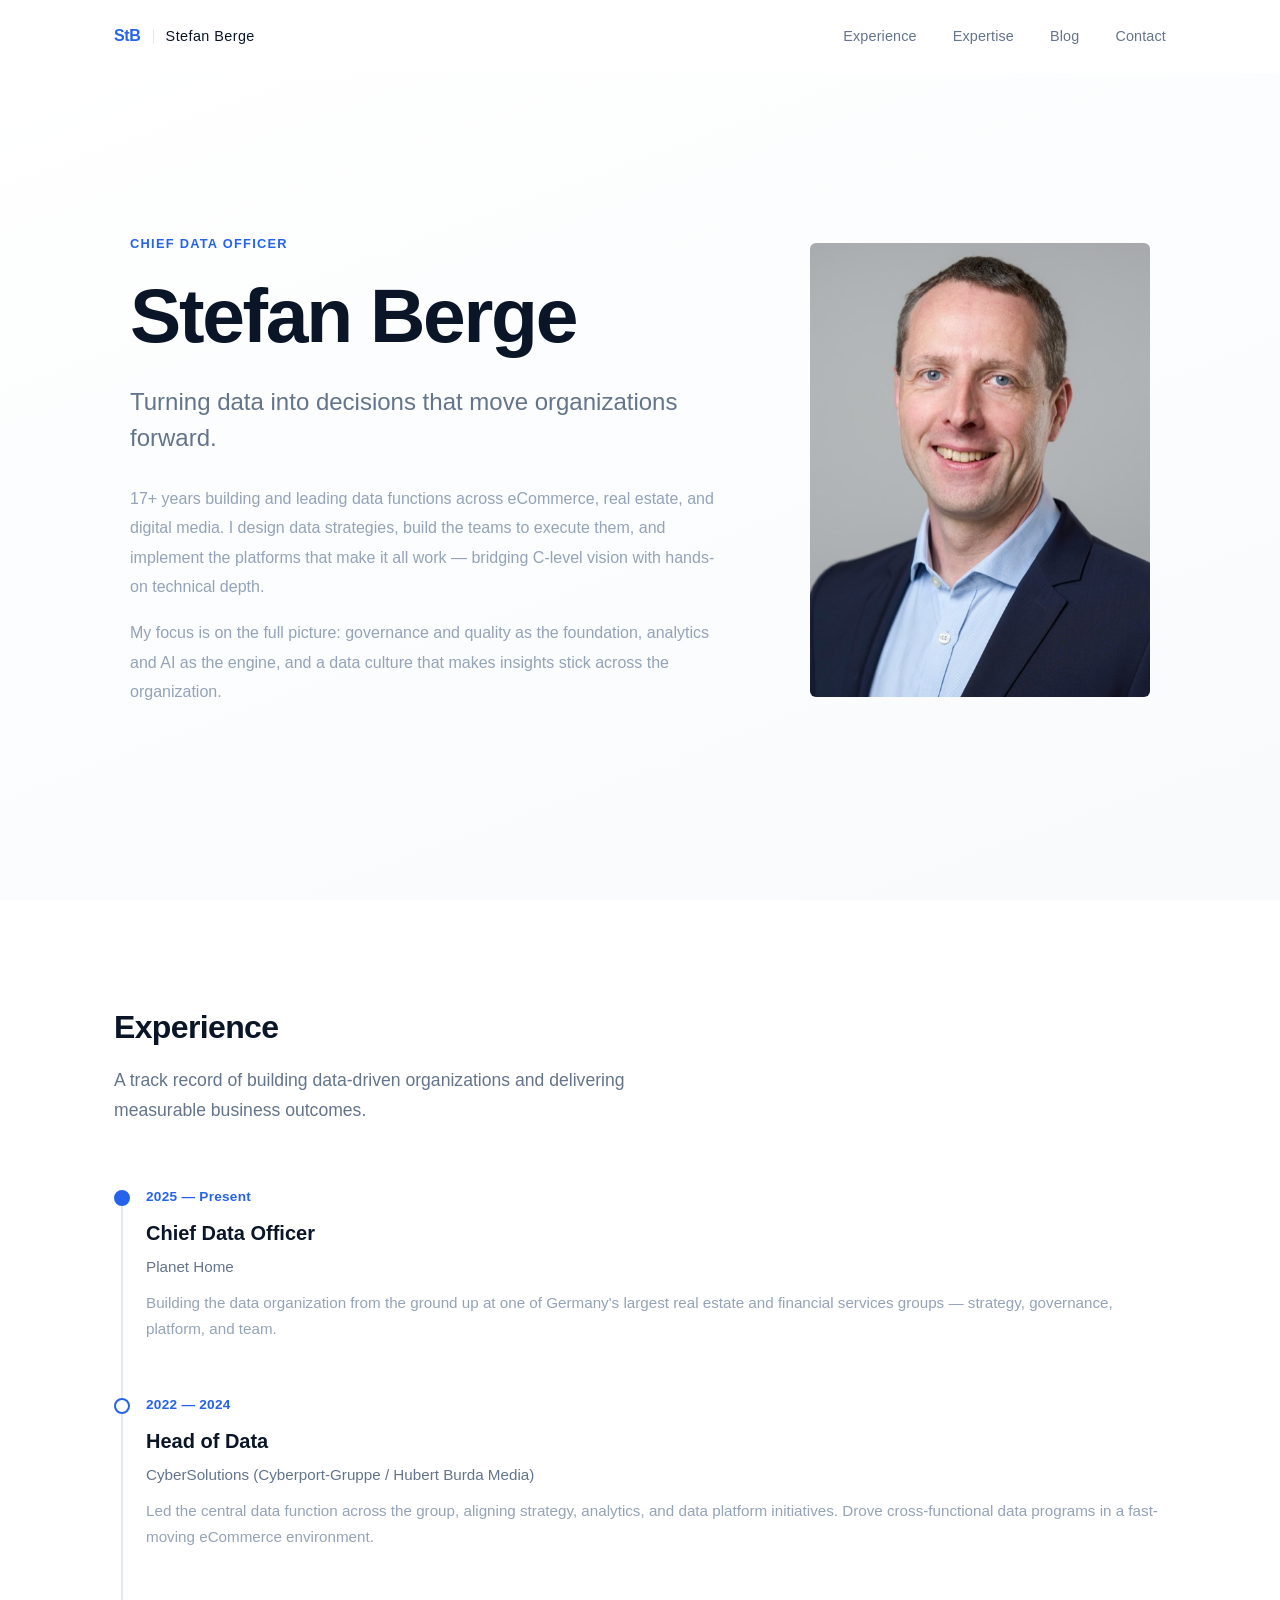
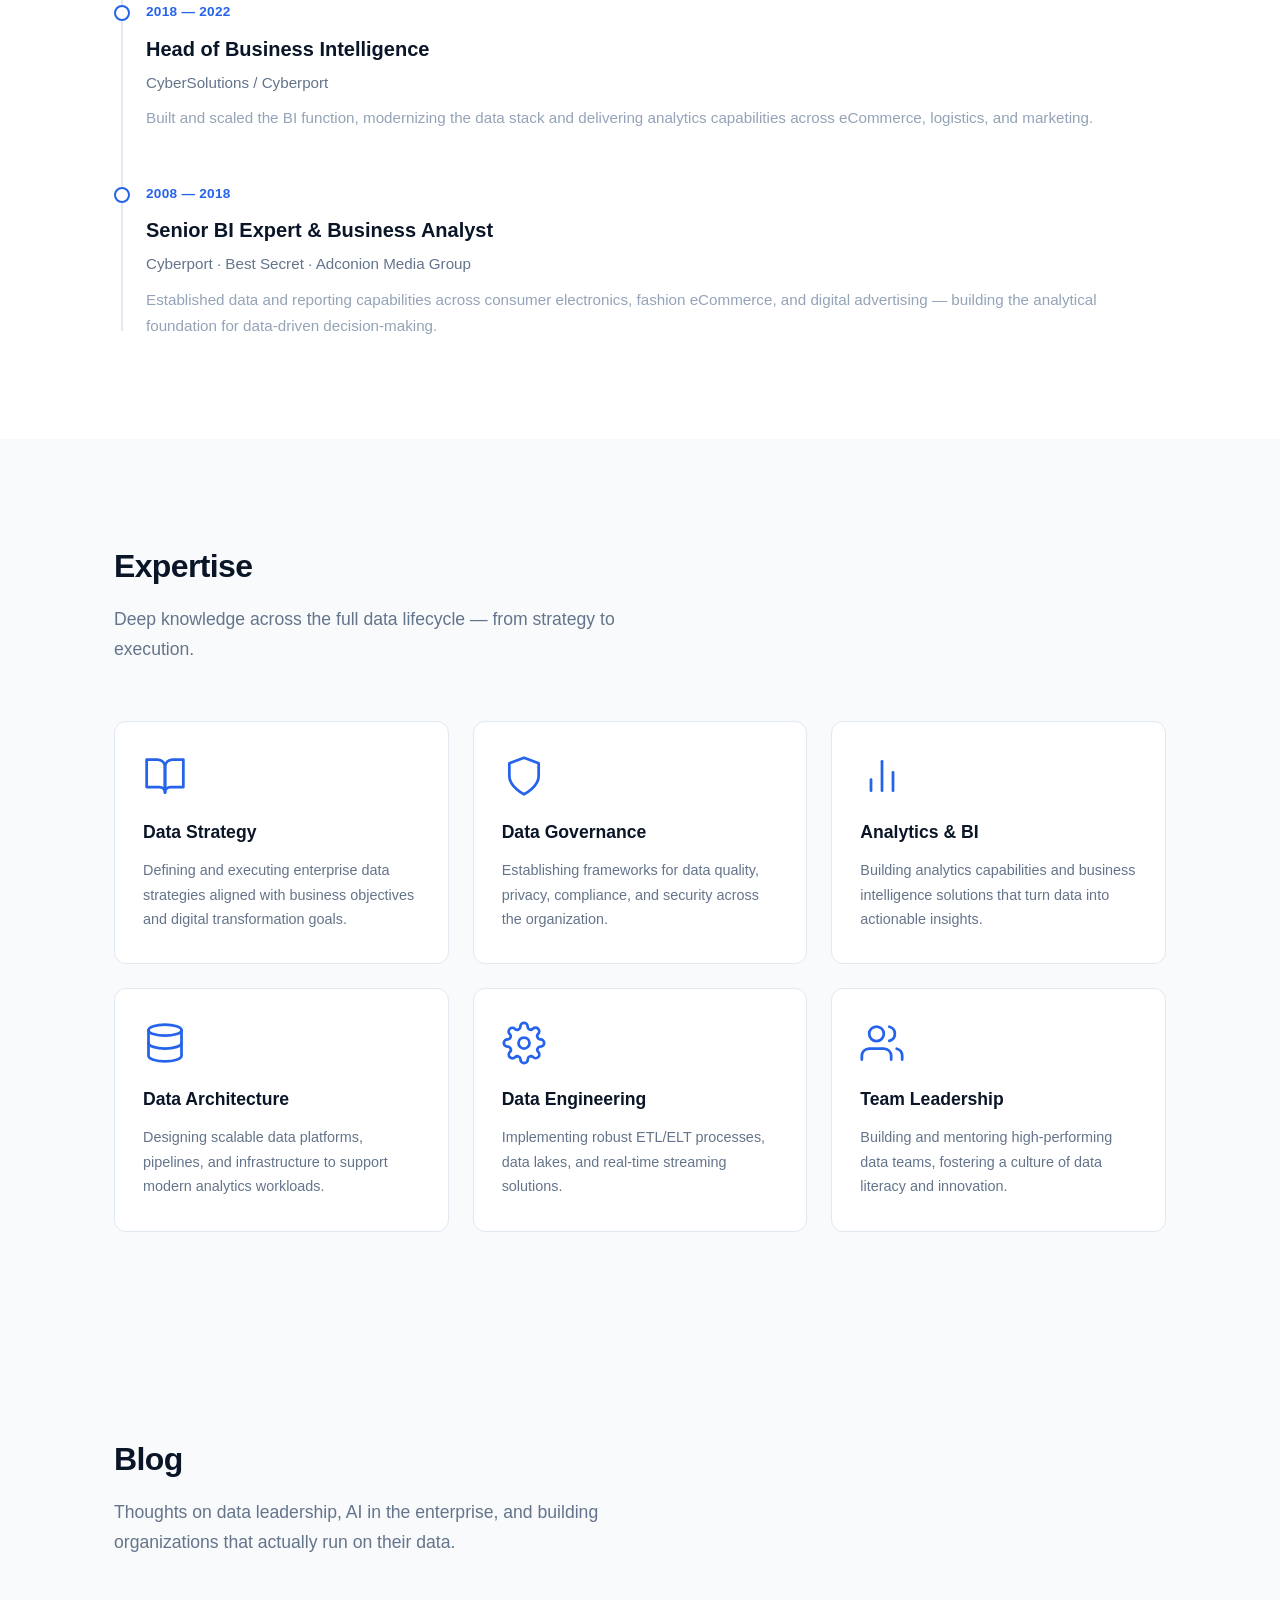
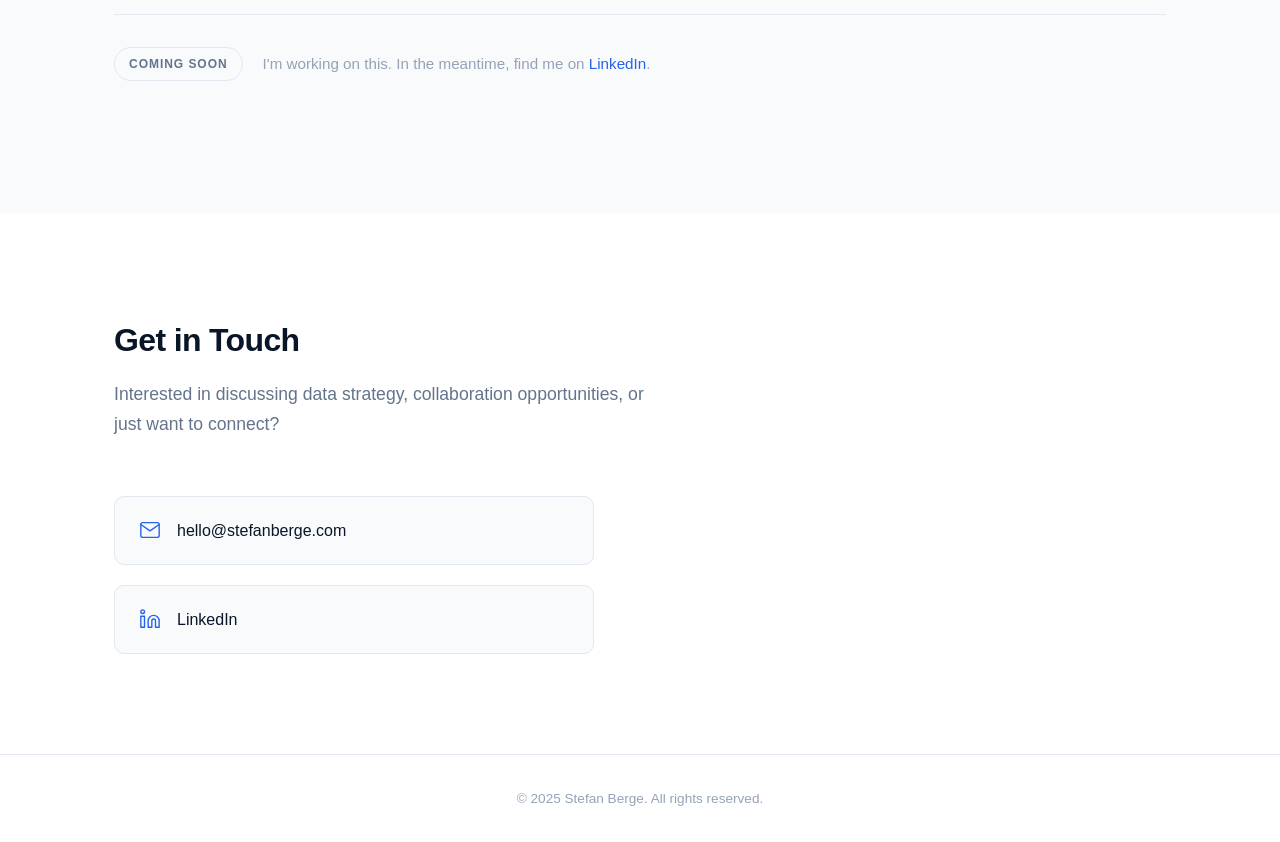
==== index.html @ 41da5010 "Initial commit — Stefan Berge personal website Clean, minimal personal portfolio site with: - Hero s" ====
<!DOCTYPE html>
<html lang="en">
<head>
    <meta charset="UTF-8">
    <meta name="viewport" content="width=device-width, initial-scale=1.0">
    <title>Stefan Berge — Chief Data Officer</title>
    <meta name="description" content="Stefan Berge — Chief Data Officer and Data Expert. Driving data strategy, governance, and analytics to unlock business value.">
    <link rel="stylesheet" href="style.css">
</head>
<body>

    <!-- Navigation -->
    <nav class="nav" id="nav">
        <div class="nav-container">
            <a href="#hero" class="nav-logo">
                <span class="nav-logo-initials">StB</span>
                <span class="nav-logo-sep"></span>
                <span class="nav-logo-name">Stefan Berge</span>
            </a>
            <ul class="nav-links">
                <li><a href="#experience">Experience</a></li>
                <li><a href="#expertise">Expertise</a></li>
                <li><a href="#blog">Blog</a></li>
                <li><a href="#contact">Contact</a></li>
            </ul>
            <button class="nav-toggle" aria-label="Toggle navigation">
                <span></span>
                <span></span>
                <span></span>
            </button>
        </div>
    </nav>

    <!-- Hero Section -->
    <section class="hero" id="hero">
        <div class="container">
            <div class="hero-inner">
                <div class="hero-text">
                    <p class="hero-label">Chief Data Officer</p>
                    <h1 class="hero-name">Stefan Berge</h1>
                    <p class="hero-tagline">Turning data into decisions that move organizations forward.</p>
                    <p class="hero-summary">17+ years building and leading data functions across eCommerce, real estate, and digital media. I design data strategies, build the teams to execute them, and implement the platforms that make it all work — bridging C-level vision with hands-on technical depth.</p>
                    <p class="hero-summary">My focus is on the full picture: governance and quality as the foundation, analytics and AI as the engine, and a data culture that makes insights stick across the organization.</p>
                </div>
                <div class="hero-photo">
                    <img src="assets/profile.jpg" alt="Stefan Berge" class="hero-portrait" />
                </div>
            </div>
        </div>
    </section>

    <!-- Experience Section -->
    <section class="section" id="experience">
        <div class="container">
            <h2 class="section-title">Experience</h2>
            <p class="section-intro">A track record of building data-driven organizations and delivering measurable business outcomes.</p>

            <div class="timeline">
                <div class="timeline-item">
                    <div class="timeline-marker"></div>
                    <div class="timeline-content">
                        <span class="timeline-date">2025 — Present</span>
                        <h3>Chief Data Officer</h3>
                        <p class="timeline-company">Planet Home</p>
                        <p>Building the data organization from the ground up at one of Germany's largest real estate and financial services groups — strategy, governance, platform, and team.</p>
                    </div>
                </div>
                <div class="timeline-item">
                    <div class="timeline-marker"></div>
                    <div class="timeline-content">
                        <span class="timeline-date">2022 — 2024</span>
                        <h3>Head of Data</h3>
                        <p class="timeline-company">CyberSolutions (Cyberport-Gruppe / Hubert Burda Media)</p>
                        <p>Led the central data function across the group, aligning strategy, analytics, and data platform initiatives. Drove cross-functional data programs in a fast-moving eCommerce environment.</p>
                    </div>
                </div>
                <div class="timeline-item">
                    <div class="timeline-marker"></div>
                    <div class="timeline-content">
                        <span class="timeline-date">2018 — 2022</span>
                        <h3>Head of Business Intelligence</h3>
                        <p class="timeline-company">CyberSolutions / Cyberport</p>
                        <p>Built and scaled the BI function, modernizing the data stack and delivering analytics capabilities across eCommerce, logistics, and marketing.</p>
                    </div>
                </div>
                <div class="timeline-item">
                    <div class="timeline-marker"></div>
                    <div class="timeline-content">
                        <span class="timeline-date">2008 — 2018</span>
                        <h3>Senior BI Expert &amp; Business Analyst</h3>
                        <p class="timeline-company">Cyberport · Best Secret · Adconion Media Group</p>
                        <p>Established data and reporting capabilities across consumer electronics, fashion eCommerce, and digital advertising — building the analytical foundation for data-driven decision-making.</p>
                    </div>
                </div>
            </div>
        </div>
    </section>

    <!-- Expertise Section -->
    <section class="section section-alt" id="expertise">
        <div class="container">
            <h2 class="section-title">Expertise</h2>
            <p class="section-intro">Deep knowledge across the full data lifecycle — from strategy to execution.</p>

            <div class="expertise-grid">
                <div class="expertise-card">
                    <div class="expertise-icon">
                        <svg viewBox="0 0 24 24" fill="none" stroke="currentColor" stroke-width="1.5" stroke-linecap="round" stroke-linejoin="round"><path d="M2 3h6a4 4 0 0 1 4 4v14a3 3 0 0 0-3-3H2z"/><path d="M22 3h-6a4 4 0 0 0-4 4v14a3 3 0 0 1 3-3h7z"/></svg>
                    </div>
                    <h3>Data Strategy</h3>
                    <p>Defining and executing enterprise data strategies aligned with business objectives and digital transformation goals.</p>
                </div>
                <div class="expertise-card">
                    <div class="expertise-icon">
                        <svg viewBox="0 0 24 24" fill="none" stroke="currentColor" stroke-width="1.5" stroke-linecap="round" stroke-linejoin="round"><path d="M12 22s8-4 8-10V5l-8-3-8 3v7c0 6 8 10 8 10z"/></svg>
                    </div>
                    <h3>Data Governance</h3>
                    <p>Establishing frameworks for data quality, privacy, compliance, and security across the organization.</p>
                </div>
                <div class="expertise-card">
                    <div class="expertise-icon">
                        <svg viewBox="0 0 24 24" fill="none" stroke="currentColor" stroke-width="1.5" stroke-linecap="round" stroke-linejoin="round"><line x1="18" y1="20" x2="18" y2="10"/><line x1="12" y1="20" x2="12" y2="4"/><line x1="6" y1="20" x2="6" y2="14"/></svg>
                    </div>
                    <h3>Analytics &amp; BI</h3>
                    <p>Building analytics capabilities and business intelligence solutions that turn data into actionable insights.</p>
                </div>
                <div class="expertise-card">
                    <div class="expertise-icon">
                        <svg viewBox="0 0 24 24" fill="none" stroke="currentColor" stroke-width="1.5" stroke-linecap="round" stroke-linejoin="round"><ellipse cx="12" cy="5" rx="9" ry="3"/><path d="M21 12c0 1.66-4 3-9 3s-9-1.34-9-3"/><path d="M3 5v14c0 1.66 4 3 9 3s9-1.34 9-3V5"/></svg>
                    </div>
                    <h3>Data Architecture</h3>
                    <p>Designing scalable data platforms, pipelines, and infrastructure to support modern analytics workloads.</p>
                </div>
                <div class="expertise-card">
                    <div class="expertise-icon">
                        <svg viewBox="0 0 24 24" fill="none" stroke="currentColor" stroke-width="1.5" stroke-linecap="round" stroke-linejoin="round"><circle cx="12" cy="12" r="3"/><path d="M19.4 15a1.65 1.65 0 0 0 .33 1.82l.06.06a2 2 0 0 1-2.83 2.83l-.06-.06a1.65 1.65 0 0 0-1.82-.33 1.65 1.65 0 0 0-1 1.51V21a2 2 0 0 1-4 0v-.09A1.65 1.65 0 0 0 9 19.4a1.65 1.65 0 0 0-1.82.33l-.06.06a2 2 0 0 1-2.83-2.83l.06-.06A1.65 1.65 0 0 0 4.68 15a1.65 1.65 0 0 0-1.51-1H3a2 2 0 0 1 0-4h.09A1.65 1.65 0 0 0 4.6 9a1.65 1.65 0 0 0-.33-1.82l-.06-.06a2 2 0 0 1 2.83-2.83l.06.06A1.65 1.65 0 0 0 9 4.68a1.65 1.65 0 0 0 1-1.51V3a2 2 0 0 1 4 0v.09a1.65 1.65 0 0 0 1 1.51 1.65 1.65 0 0 0 1.82-.33l.06-.06a2 2 0 0 1 2.83 2.83l-.06.06A1.65 1.65 0 0 0 19.4 9a1.65 1.65 0 0 0 1.51 1H21a2 2 0 0 1 0 4h-.09a1.65 1.65 0 0 0-1.51 1z"/></svg>
                    </div>
                    <h3>Data Engineering</h3>
                    <p>Implementing robust ETL/ELT processes, data lakes, and real-time streaming solutions.</p>
                </div>
                <div class="expertise-card">
                    <div class="expertise-icon">
                        <svg viewBox="0 0 24 24" fill="none" stroke="currentColor" stroke-width="1.5" stroke-linecap="round" stroke-linejoin="round"><path d="M17 21v-2a4 4 0 0 0-4-4H5a4 4 0 0 0-4 4v2"/><circle cx="9" cy="7" r="4"/><path d="M23 21v-2a4 4 0 0 0-3-3.87"/><path d="M16 3.13a4 4 0 0 1 0 7.75"/></svg>
                    </div>
                    <h3>Team Leadership</h3>
                    <p>Building and mentoring high-performing data teams, fostering a culture of data literacy and innovation.</p>
                </div>
            </div>
        </div>
    </section>

    <!-- Blog Section -->
    <section class="section section-alt" id="blog">
        <div class="container">
            <h2 class="section-title">Blog</h2>
            <p class="section-intro">Thoughts on data leadership, AI in the enterprise, and building organizations that actually run on their data.</p>
            <div class="blog-soon">
                <span class="blog-soon-badge">Coming soon</span>
                <p class="blog-soon-text">I'm working on this. In the meantime, find me on <a href="https://linkedin.com/in/" target="_blank" rel="noopener noreferrer">LinkedIn</a>.</p>
            </div>
        </div>
    </section>

    <!-- Contact Section -->
    <section class="section" id="contact">
        <div class="container">
            <h2 class="section-title">Get in Touch</h2>
            <p class="section-intro">Interested in discussing data strategy, collaboration opportunities, or just want to connect?</p>

            <div class="contact-content">
                <div class="contact-links">
                    <a href="mailto:hello@stefanberge.com" class="contact-item">
                        <svg viewBox="0 0 24 24" fill="none" stroke="currentColor" stroke-width="1.5" stroke-linecap="round" stroke-linejoin="round"><path d="M4 4h16c1.1 0 2 .9 2 2v12c0 1.1-.9 2-2 2H4c-1.1 0-2-.9-2-2V6c0-1.1.9-2 2-2z"/><polyline points="22,6 12,13 2,6"/></svg>
                        <span>hello@stefanberge.com</span>
                    </a>
                    <a href="https://linkedin.com/in/" class="contact-item" target="_blank" rel="noopener noreferrer">
                        <svg viewBox="0 0 24 24" fill="none" stroke="currentColor" stroke-width="1.5" stroke-linecap="round" stroke-linejoin="round"><path d="M16 8a6 6 0 0 1 6 6v7h-4v-7a2 2 0 0 0-2-2 2 2 0 0 0-2 2v7h-4v-7a6 6 0 0 1 6-6z"/><rect x="2" y="9" width="4" height="12"/><circle cx="4" cy="4" r="2"/></svg>
                        <span>LinkedIn</span>
                    </a>
                </div>
            </div>
        </div>
    </section>

    <!-- Footer -->
    <footer class="footer">
        <div class="container">
            <p>&copy; 2025 Stefan Berge. All rights reserved.</p>
        </div>
    </footer>

    <script src="script.js"></script>
</body>
</html>
---- style.css ----
/* ============================================
   Stefan Berge — Personal Website
   Clean & Minimal | Navy/Blue Palette
   ============================================ */

/* --- Variables --- */
:root {
    --navy: #0a1628;
    --navy-light: #132240;
    --blue: #2563eb;
    --blue-light: #3b82f6;
    --blue-muted: #1e40af;
    --slate: #64748b;
    --slate-light: #94a3b8;
    --gray-50: #f8fafc;
    --gray-100: #f1f5f9;
    --gray-200: #e2e8f0;
    --white: #ffffff;
    --font-sans: 'Inter', -apple-system, BlinkMacSystemFont, 'Segoe UI', Roboto, sans-serif;
    --font-mono: 'JetBrains Mono', 'Fira Code', monospace;
    --max-width: 1100px;
    --transition: 0.3s ease;
}

/* --- Reset & Base --- */
*,
*::before,
*::after {
    margin: 0;
    padding: 0;
    box-sizing: border-box;
}

html {
    scroll-behavior: smooth;
    scroll-padding-top: 80px;
}

body {
    font-family: var(--font-sans);
    color: var(--navy);
    background: var(--white);
    line-height: 1.7;
    font-size: 16px;
    -webkit-font-smoothing: antialiased;
}

a {
    color: inherit;
    text-decoration: none;
}

img {
    max-width: 100%;
    display: block;
}

/* --- Container --- */
.container {
    max-width: var(--max-width);
    margin: 0 auto;
    padding: 0 24px;
}

/* --- Navigation --- */
.nav {
    position: fixed;
    top: 0;
    left: 0;
    right: 0;
    z-index: 1000;
    background: rgba(255, 255, 255, 0.95);
    backdrop-filter: blur(10px);
    border-bottom: 1px solid transparent;
    transition: border-color var(--transition);
}

.nav.scrolled {
    border-bottom-color: var(--gray-200);
}

.nav-container {
    max-width: var(--max-width);
    margin: 0 auto;
    padding: 0 24px;
    display: flex;
    align-items: center;
    justify-content: space-between;
    height: 72px;
}

.nav-logo {
    display: inline-flex;
    align-items: center;
    gap: 12px;
    text-decoration: none;
}

.nav-logo-initials {
    font-size: 1rem;
    font-weight: 800;
    color: var(--blue);
    letter-spacing: -0.02em;
    line-height: 1;
}

.nav-logo-sep {
    display: block;
    width: 1px;
    height: 15px;
    background: var(--gray-200);
    flex-shrink: 0;
}

.nav-logo-name {
    font-size: 0.9rem;
    font-weight: 400;
    color: var(--navy);
    letter-spacing: 0.03em;
    line-height: 1;
}

.nav-links {
    display: flex;
    list-style: none;
    gap: 36px;
}

.nav-links a {
    font-size: 0.9rem;
    font-weight: 500;
    color: var(--slate);
    transition: color var(--transition);
    letter-spacing: 0.01em;
}

.nav-links a:hover {
    color: var(--navy);
}

.nav-toggle {
    display: none;
    flex-direction: column;
    gap: 5px;
    background: none;
    border: none;
    cursor: pointer;
    padding: 4px;
}

.nav-toggle span {
    display: block;
    width: 24px;
    height: 2px;
    background: var(--navy);
    transition: all var(--transition);
}

/* --- Hero --- */
.hero {
    min-height: 100vh;
    display: flex;
    align-items: center;
    padding: 140px 0 100px;
    background: linear-gradient(160deg, var(--white) 0%, var(--gray-50) 100%);
}

.hero-inner {
    display: grid;
    grid-template-columns: 1fr 340px;
    gap: 80px;
    align-items: center;
}

.hero-photo {
    flex-shrink: 0;
}

.hero-portrait {
    width: 100%;
    display: block;
    border-radius: 6px;
    filter: grayscale(8%);
}

.hero-label {
    font-size: 0.8rem;
    font-weight: 600;
    color: var(--blue);
    letter-spacing: 0.1em;
    text-transform: uppercase;
    margin-bottom: 20px;
}

.hero-name {
    font-size: clamp(2.75rem, 6vw, 5rem);
    font-weight: 800;
    color: var(--navy);
    line-height: 1.05;
    letter-spacing: -0.03em;
    margin-bottom: 28px;
}

.hero-tagline {
    font-size: clamp(1.15rem, 2.5vw, 1.5rem);
    font-weight: 500;
    color: var(--slate);
    max-width: 600px;
    line-height: 1.5;
    margin-bottom: 28px;
}

.hero-summary {
    font-size: 1rem;
    color: var(--slate-light);
    max-width: 600px;
    line-height: 1.85;
    margin-bottom: 16px;
}

.hero-summary:last-child {
    margin-bottom: 0;
}

/* --- Sections --- */
.section {
    padding: 100px 0;
}

.section-alt {
    background: var(--gray-50);
}

.section-title {
    font-size: 2rem;
    font-weight: 700;
    color: var(--navy);
    margin-bottom: 12px;
    letter-spacing: -0.02em;
}

.section-intro {
    font-size: 1.1rem;
    color: var(--slate);
    max-width: 560px;
    margin-bottom: 56px;
    line-height: 1.7;
}

/* --- Timeline --- */
.timeline {
    position: relative;
    padding-left: 32px;
}

.timeline::before {
    content: '';
    position: absolute;
    left: 7px;
    top: 8px;
    bottom: 8px;
    width: 2px;
    background: var(--gray-200);
}

.timeline-item {
    position: relative;
    margin-bottom: 48px;
}

.timeline-item:last-child {
    margin-bottom: 0;
}

.timeline-marker {
    position: absolute;
    left: -32px;
    top: 8px;
    width: 16px;
    height: 16px;
    border-radius: 50%;
    background: var(--white);
    border: 2px solid var(--blue);
}

.timeline-item:first-child .timeline-marker {
    background: var(--blue);
}

.timeline-date {
    display: inline-block;
    font-size: 0.85rem;
    font-weight: 600;
    color: var(--blue);
    margin-bottom: 8px;
    letter-spacing: 0.02em;
}

.timeline-content h3 {
    font-size: 1.25rem;
    font-weight: 700;
    color: var(--navy);
    margin-bottom: 4px;
}

.timeline-company {
    font-size: 0.95rem;
    font-weight: 500;
    color: var(--slate);
    margin-bottom: 10px;
}

.timeline-content p:last-child {
    font-size: 0.95rem;
    color: var(--slate-light);
    line-height: 1.7;
}

/* --- Expertise Grid --- */
.expertise-grid {
    display: grid;
    grid-template-columns: repeat(3, 1fr);
    gap: 24px;
}

.expertise-card {
    background: var(--white);
    padding: 32px 28px;
    border-radius: 12px;
    border: 1px solid var(--gray-200);
    transition: all var(--transition);
}

.expertise-card:hover {
    transform: translateY(-3px);
    box-shadow: 0 8px 24px rgba(10, 22, 40, 0.08);
    border-color: transparent;
}

.expertise-icon {
    width: 44px;
    height: 44px;
    margin-bottom: 20px;
    color: var(--blue);
}

.expertise-icon svg {
    width: 100%;
    height: 100%;
}

.expertise-card h3 {
    font-size: 1.1rem;
    font-weight: 700;
    color: var(--navy);
    margin-bottom: 10px;
}

.expertise-card p {
    font-size: 0.9rem;
    color: var(--slate);
    line-height: 1.7;
}

/* --- Contact --- */
.contact-content {
    max-width: 480px;
}

.contact-links {
    display: flex;
    flex-direction: column;
    gap: 20px;
}

.contact-item {
    display: flex;
    align-items: center;
    gap: 16px;
    padding: 20px 24px;
    background: var(--gray-50);
    border-radius: 10px;
    border: 1px solid var(--gray-200);
    transition: all var(--transition);
    font-weight: 500;
    color: var(--navy);
}

.contact-item:hover {
    background: var(--white);
    border-color: var(--blue);
    transform: translateX(4px);
}

.contact-item svg {
    width: 22px;
    height: 22px;
    flex-shrink: 0;
    color: var(--blue);
}

/* --- Blog Placeholder --- */
.blog-soon {
    display: flex;
    align-items: center;
    gap: 20px;
    padding: 32px 0;
    border-top: 1px solid var(--gray-200);
}

.blog-soon-badge {
    display: inline-block;
    font-size: 0.75rem;
    font-weight: 600;
    letter-spacing: 0.08em;
    text-transform: uppercase;
    color: var(--slate);
    border: 1px solid var(--gray-200);
    border-radius: 20px;
    padding: 6px 14px;
    white-space: nowrap;
}

.blog-soon-text {
    font-size: 0.95rem;
    color: var(--slate-light);
}

.blog-soon-text a {
    color: var(--blue);
    font-weight: 500;
    transition: color var(--transition);
}

.blog-soon-text a:hover {
    color: var(--blue-muted);
}

/* --- Footer --- */
.footer {
    padding: 32px 0;
    border-top: 1px solid var(--gray-200);
    text-align: center;
}

.footer p {
    font-size: 0.85rem;
    color: var(--slate-light);
}

/* --- Animations --- */
.fade-in {
    opacity: 0;
    transform: translateY(20px);
    transition: opacity 0.6s ease, transform 0.6s ease;
}

.fade-in.visible {
    opacity: 1;
    transform: translateY(0);
}

/* --- Responsive --- */
@media (max-width: 768px) {
    .nav-links {
        display: none;
        position: absolute;
        top: 72px;
        left: 0;
        right: 0;
        background: var(--white);
        flex-direction: column;
        padding: 24px;
        gap: 20px;
        border-bottom: 1px solid var(--gray-200);
    }

    .nav-links.open {
        display: flex;
    }

    .nav-toggle {
        display: flex;
    }

    .nav-toggle.active span:nth-child(1) {
        transform: rotate(45deg) translate(5px, 5px);
    }

    .nav-toggle.active span:nth-child(2) {
        opacity: 0;
    }

    .nav-toggle.active span:nth-child(3) {
        transform: rotate(-45deg) translate(5px, -5px);
    }

    .hero {
        min-height: auto;
        padding: 120px 0 60px;
    }

    .hero-inner {
        grid-template-columns: 1fr;
        gap: 40px;
    }

    .hero-photo {
        order: -1;
        max-width: 160px;
    }

    .section {
        padding: 72px 0;
    }

    .expertise-grid {
        grid-template-columns: 1fr;
        gap: 16px;
    }

    .blog-soon {
        flex-direction: column;
        align-items: flex-start;
        gap: 12px;
    }
}

@media (max-width: 480px) {
    .hero-name {
        font-size: 2.25rem;
    }

    .section-title {
        font-size: 1.6rem;
    }
}
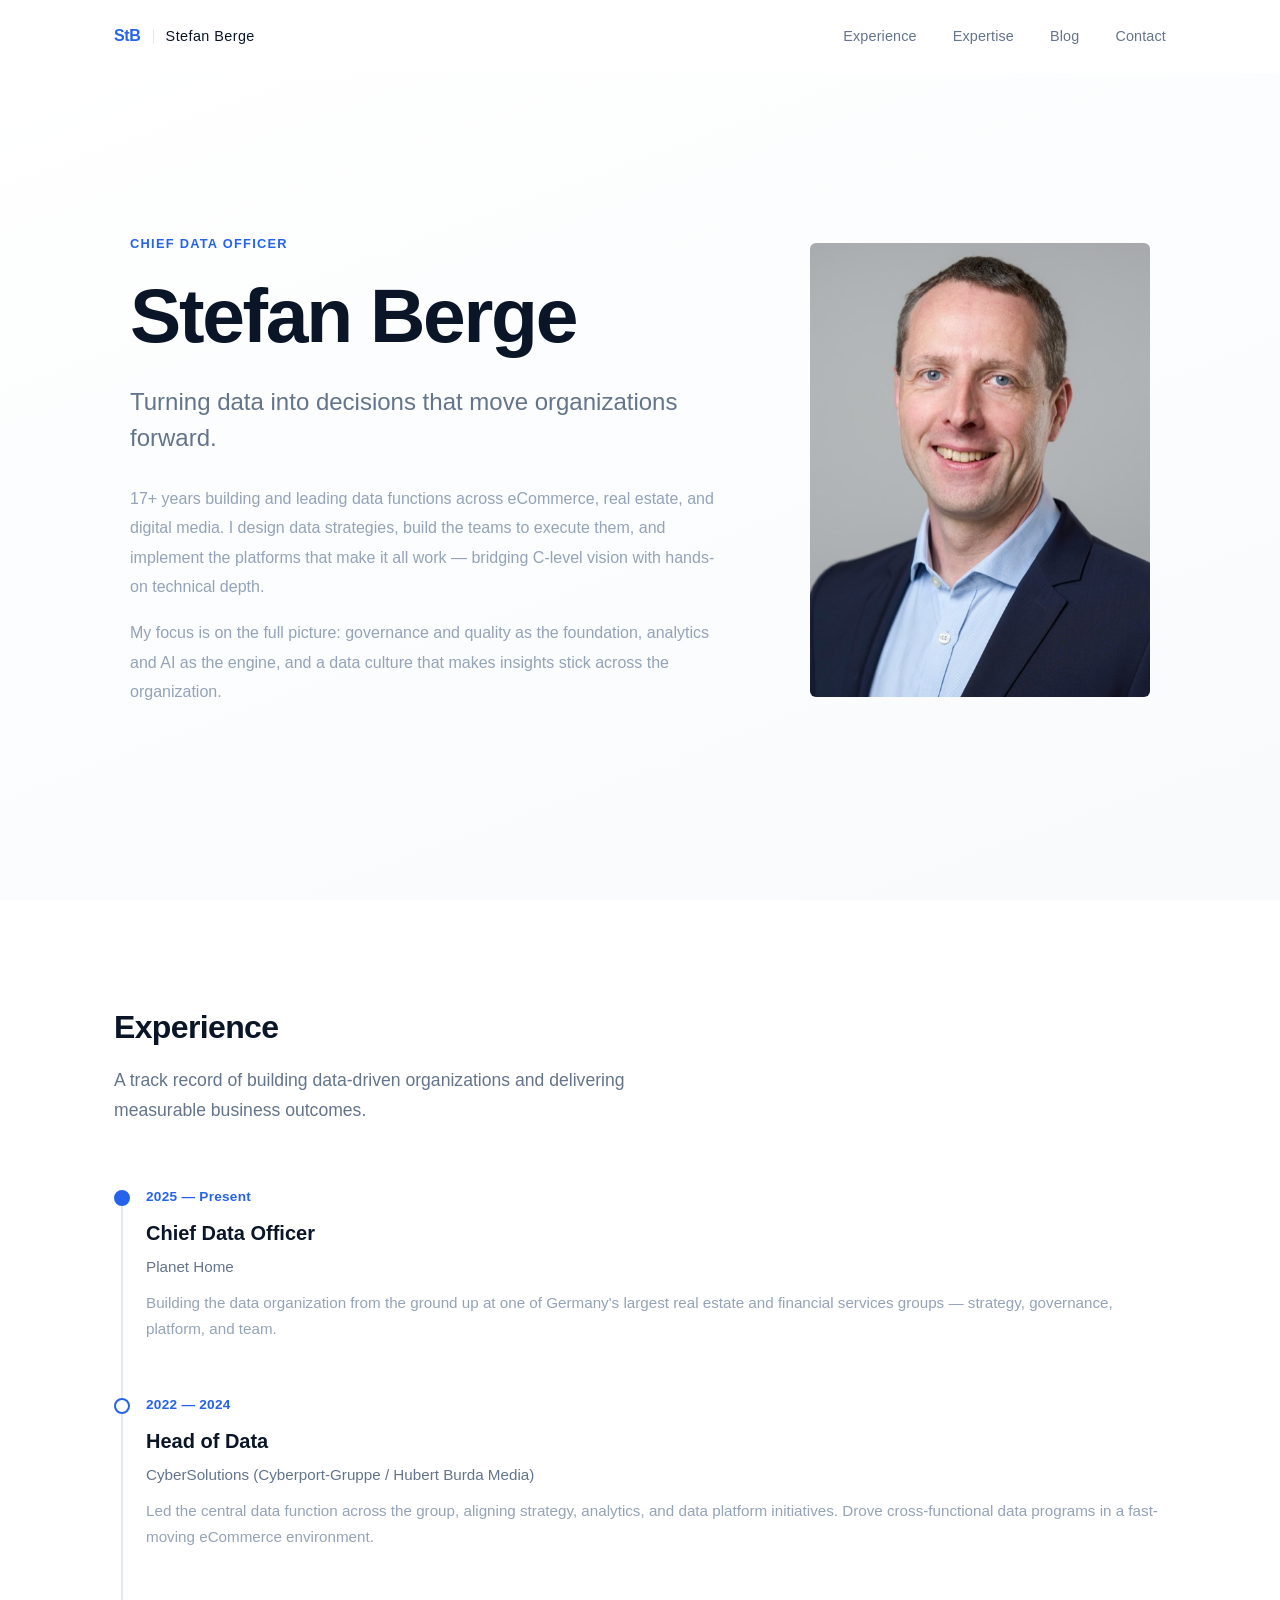
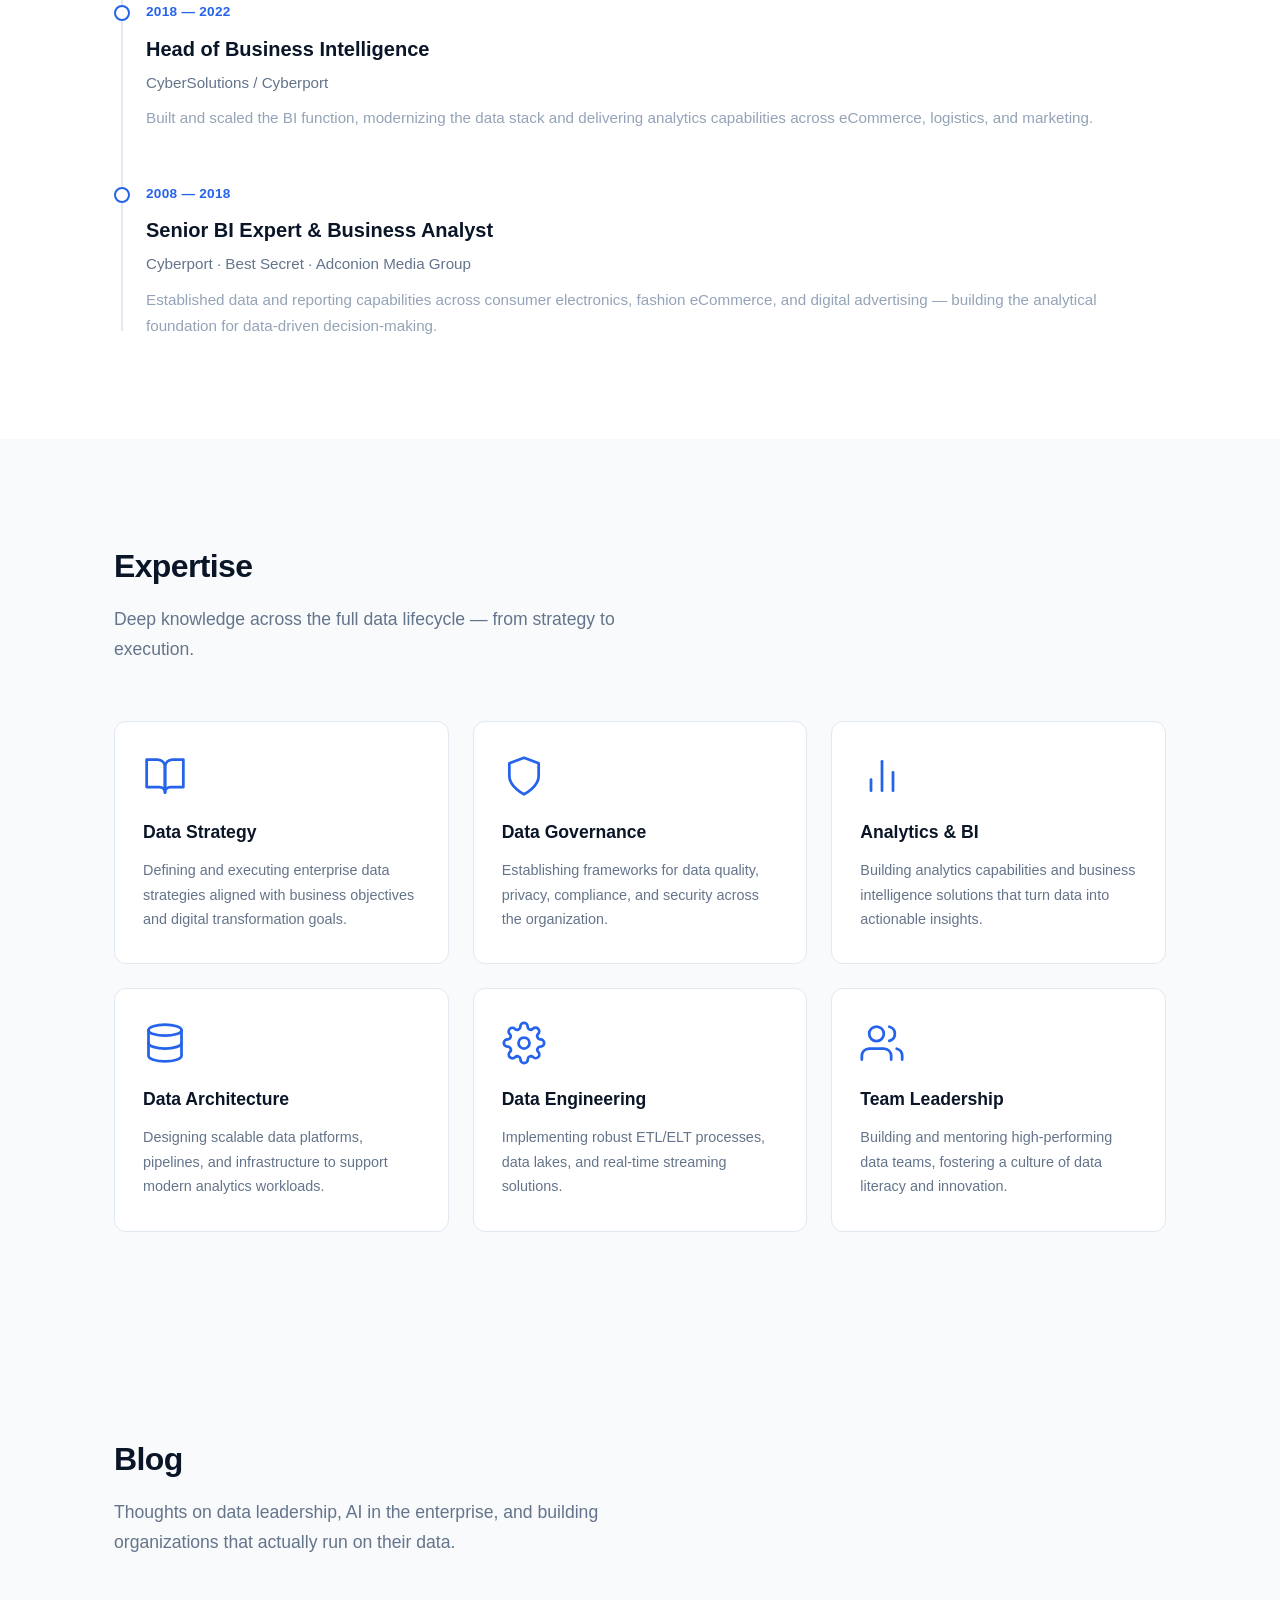
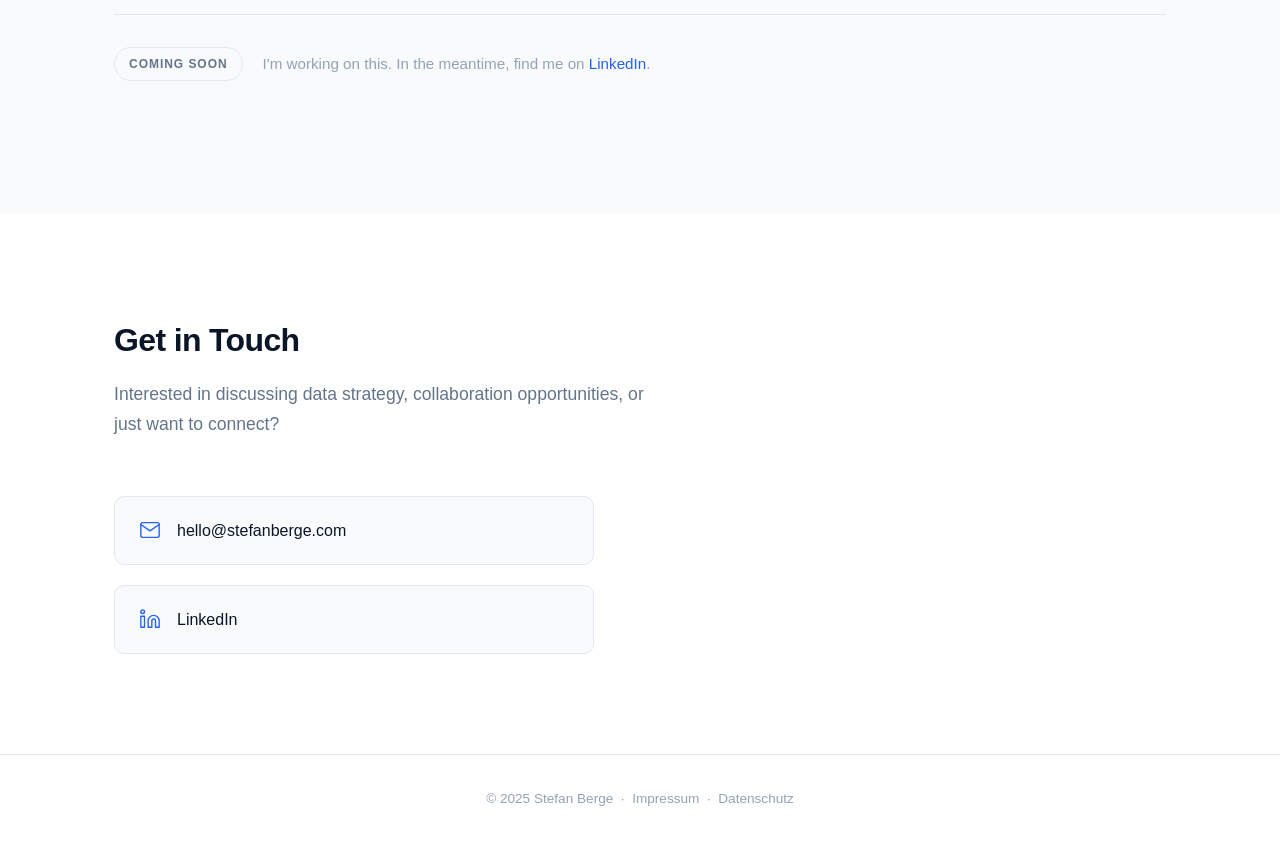
==== commit 2768bfe2: "Add Impressum and Datenschutzerklärung (§5 TMG / DSGVO) - Add impressum.html with §5 TMG required in" ====
--- a/index.html
+++ b/index.html
@@ -185,7 +185,7 @@
     <!-- Footer -->
     <footer class="footer">
         <div class="container">
-            <p>&copy; 2025 Stefan Berge. All rights reserved.</p>
+            <p>&copy; 2025 Stefan Berge &nbsp;·&nbsp; <a href="impressum.html">Impressum</a> &nbsp;·&nbsp; <a href="datenschutz.html">Datenschutz</a></p>
         </div>
     </footer>
 
--- a/style.css
+++ b/style.css
@@ -460,6 +460,111 @@
     transform: translateY(0);
 }
 
+/* --- Footer Links --- */
+.footer a {
+    color: var(--slate-light);
+    transition: color var(--transition);
+}
+
+.footer a:hover {
+    color: var(--navy);
+}
+
+/* --- Legal Pages --- */
+.legal-page {
+    padding: 140px 0 100px;
+    min-height: 100vh;
+}
+
+.legal-content {
+    max-width: 720px;
+}
+
+.legal-title {
+    font-size: 2.5rem;
+    font-weight: 800;
+    color: var(--navy);
+    letter-spacing: -0.03em;
+    margin-bottom: 8px;
+}
+
+.legal-subtitle {
+    font-size: 0.85rem;
+    font-weight: 500;
+    color: var(--blue);
+    letter-spacing: 0.05em;
+    text-transform: uppercase;
+    margin-bottom: 56px;
+}
+
+.legal-section {
+    margin-bottom: 40px;
+    padding-bottom: 40px;
+    border-bottom: 1px solid var(--gray-200);
+}
+
+.legal-section:last-of-type {
+    border-bottom: none;
+}
+
+.legal-section h2 {
+    font-size: 1rem;
+    font-weight: 700;
+    color: var(--navy);
+    margin-bottom: 12px;
+    letter-spacing: -0.01em;
+}
+
+.legal-section p {
+    font-size: 0.95rem;
+    color: var(--slate);
+    line-height: 1.8;
+    margin-bottom: 12px;
+}
+
+.legal-section p:last-child {
+    margin-bottom: 0;
+}
+
+.legal-section ul {
+    font-size: 0.95rem;
+    color: var(--slate);
+    line-height: 1.8;
+    padding-left: 20px;
+    margin: 12px 0;
+}
+
+.legal-section a {
+    color: var(--blue);
+    transition: color var(--transition);
+}
+
+.legal-section a:hover {
+    color: var(--blue-muted);
+}
+
+.legal-placeholder {
+    color: var(--blue);
+    font-style: italic;
+    background: rgba(37, 99, 235, 0.07);
+    padding: 1px 6px;
+    border-radius: 4px;
+}
+
+.legal-back {
+    display: inline-flex;
+    align-items: center;
+    margin-top: 48px;
+    font-size: 0.9rem;
+    font-weight: 500;
+    color: var(--slate);
+    transition: color var(--transition);
+}
+
+.legal-back:hover {
+    color: var(--navy);
+}
+
 /* --- Responsive --- */
 @media (max-width: 768px) {
     .nav-links {
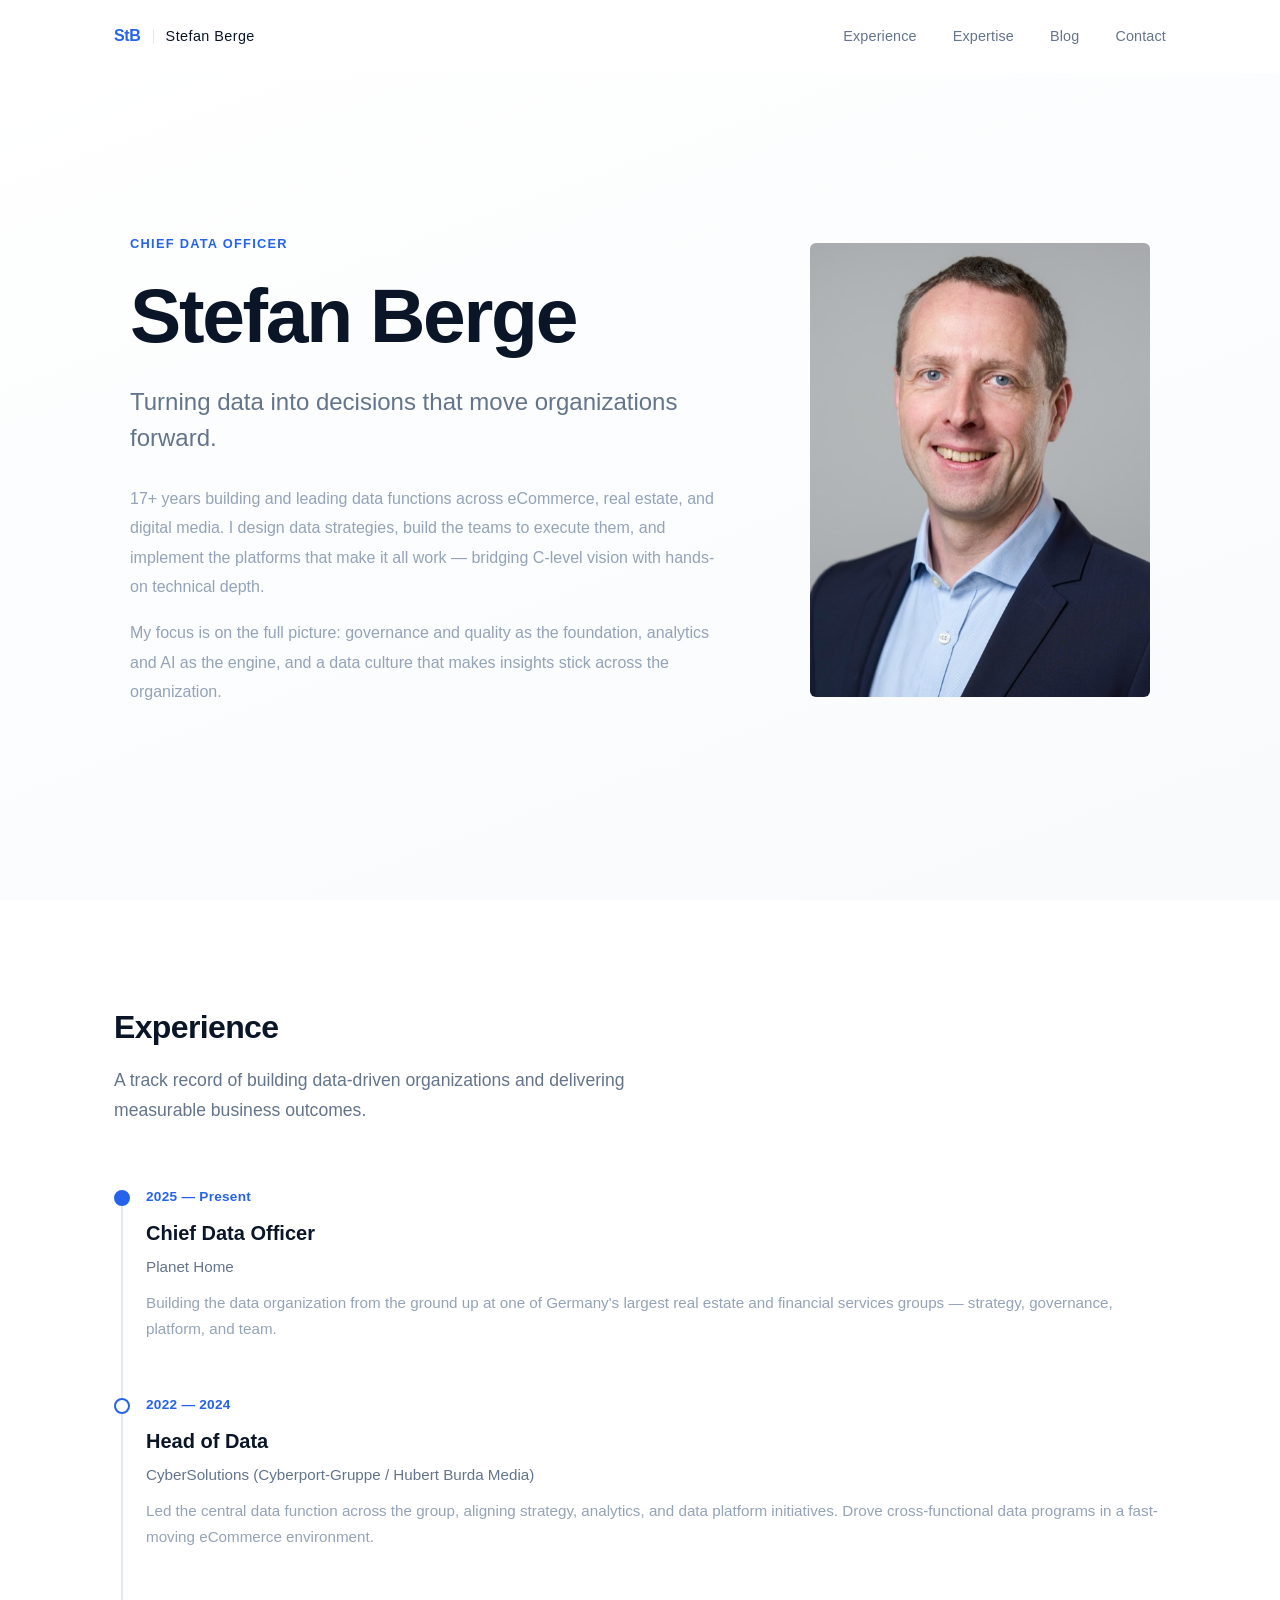
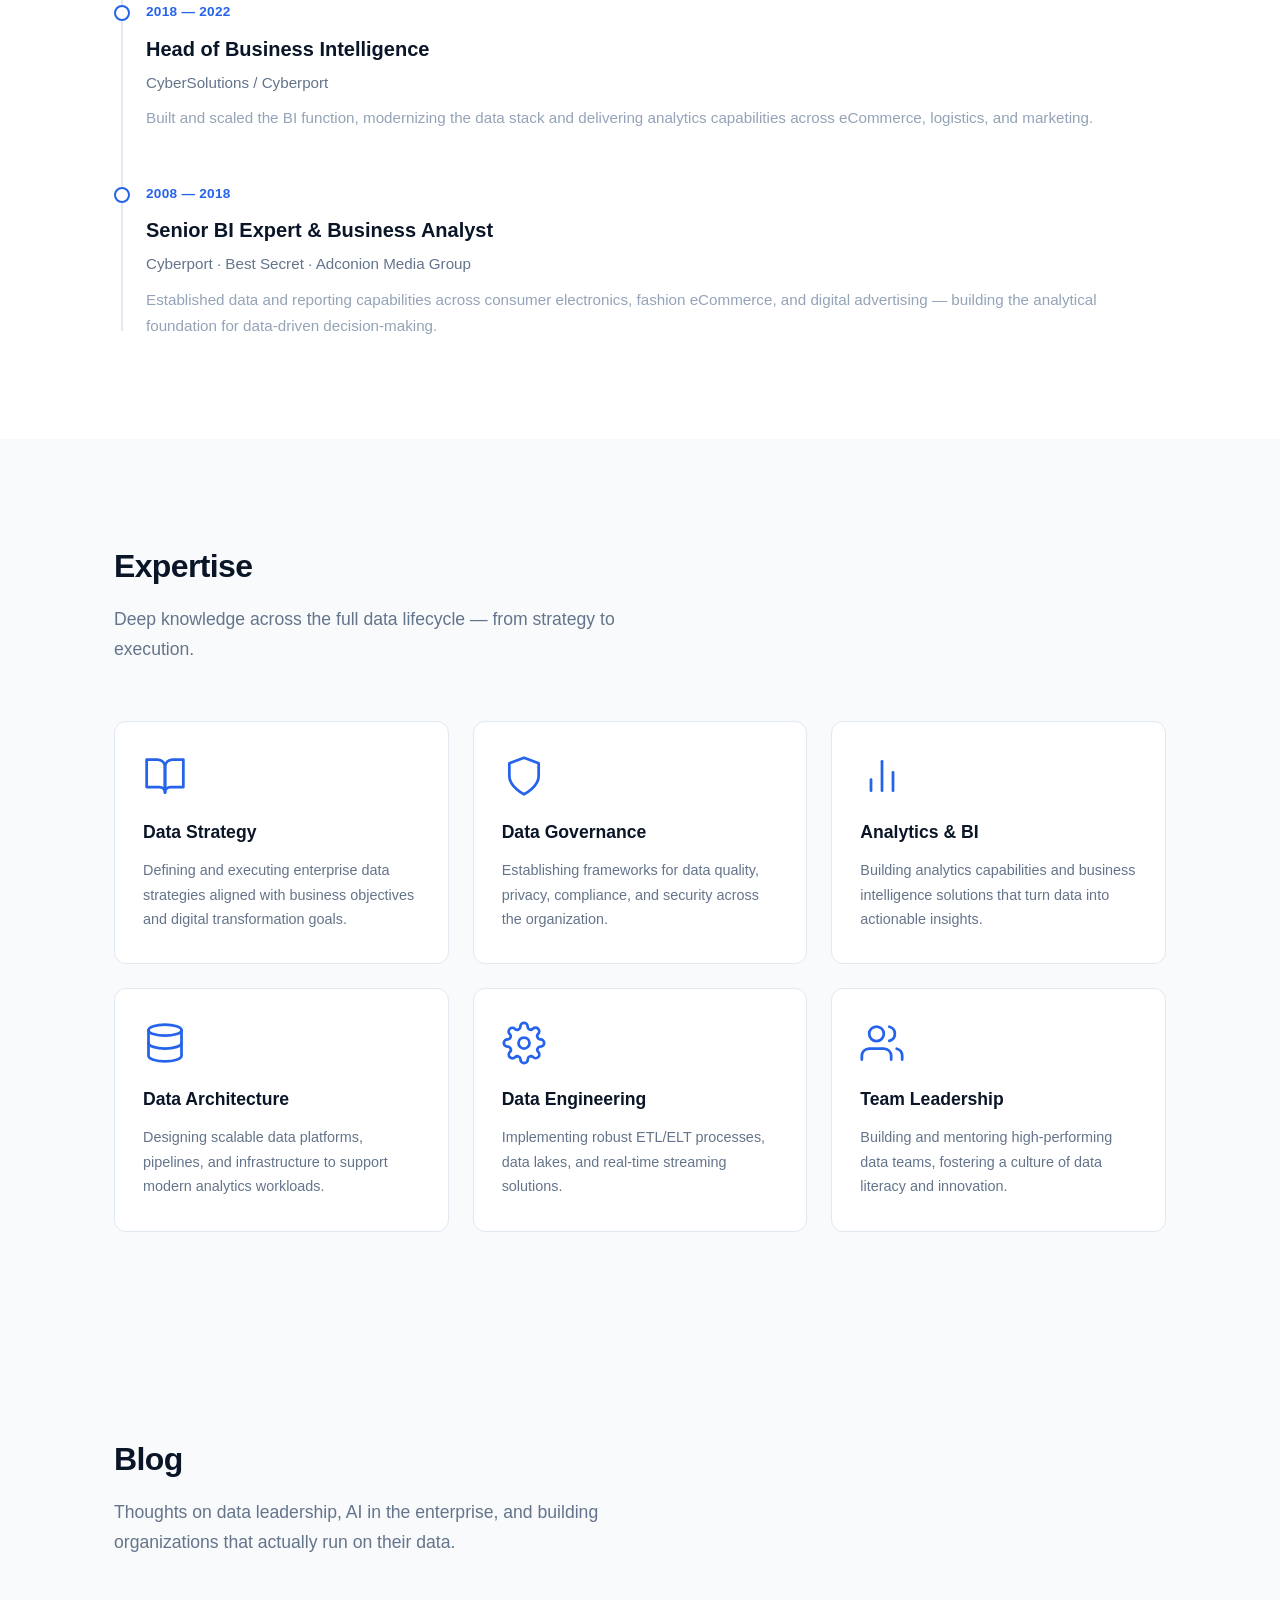
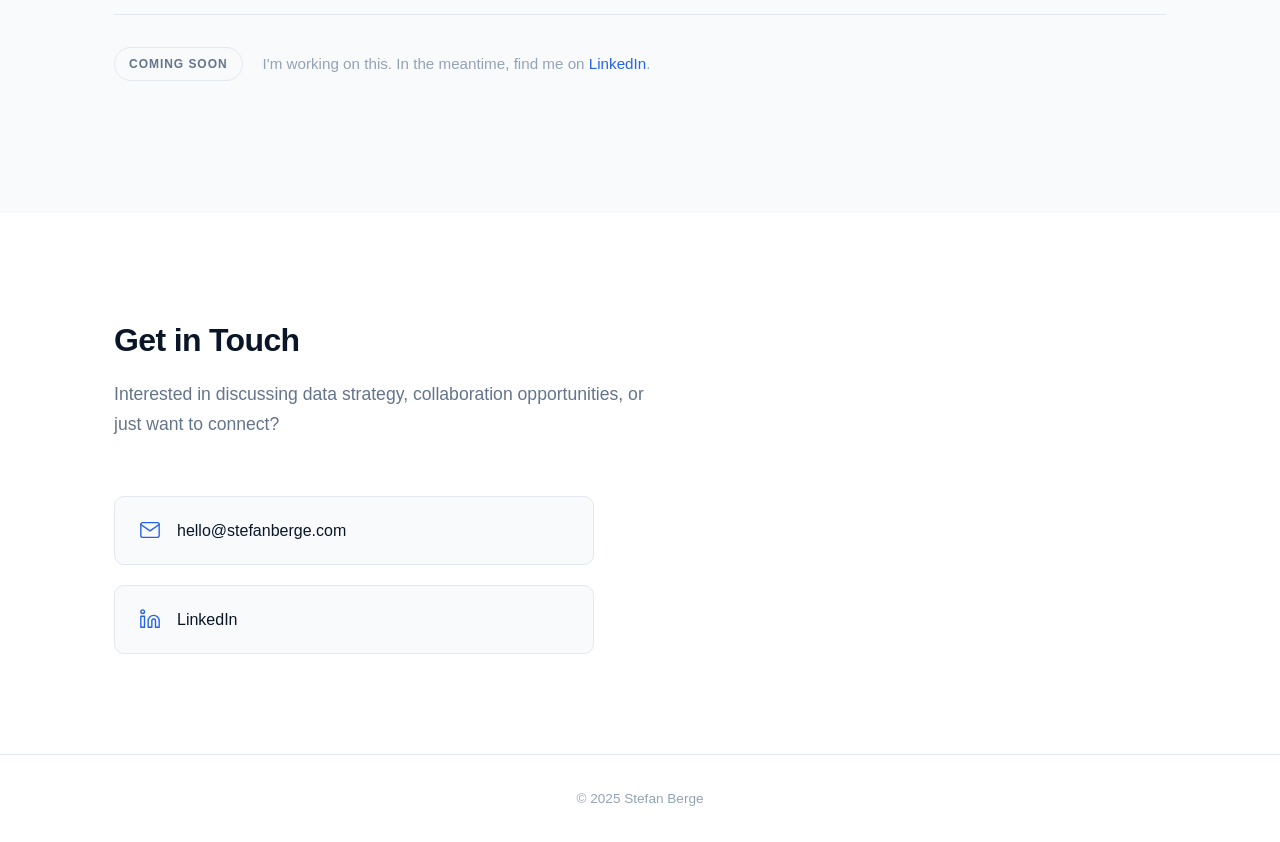
==== commit c3c8dac6: "Remove Impressum and Datenschutz links from footer Co-Authored-By: Claude Sonnet 4.6 <noreply@anthro" ====
--- a/index.html
+++ b/index.html
@@ -185,7 +185,7 @@
     <!-- Footer -->
     <footer class="footer">
         <div class="container">
-            <p>&copy; 2025 Stefan Berge &nbsp;·&nbsp; <a href="impressum.html">Impressum</a> &nbsp;·&nbsp; <a href="datenschutz.html">Datenschutz</a></p>
+            <p>&copy; 2025 Stefan Berge</p>
         </div>
     </footer>
 
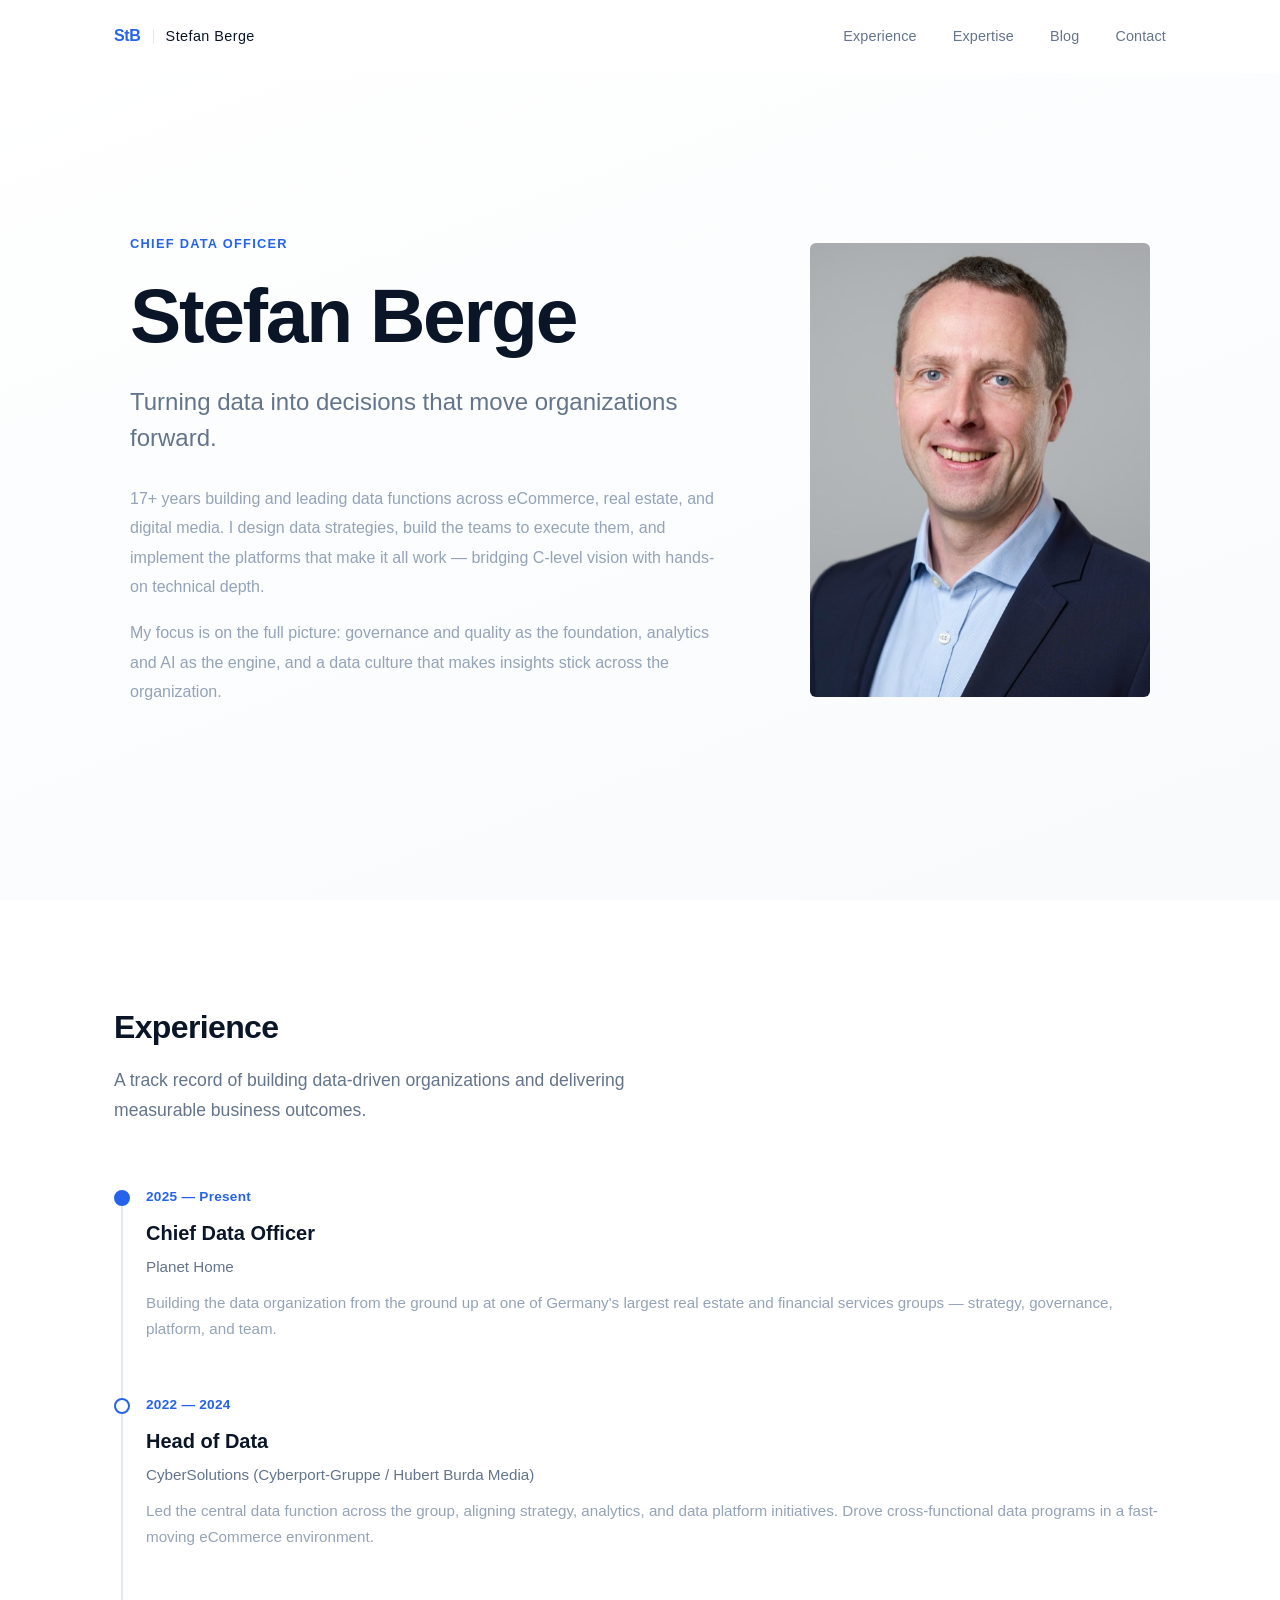
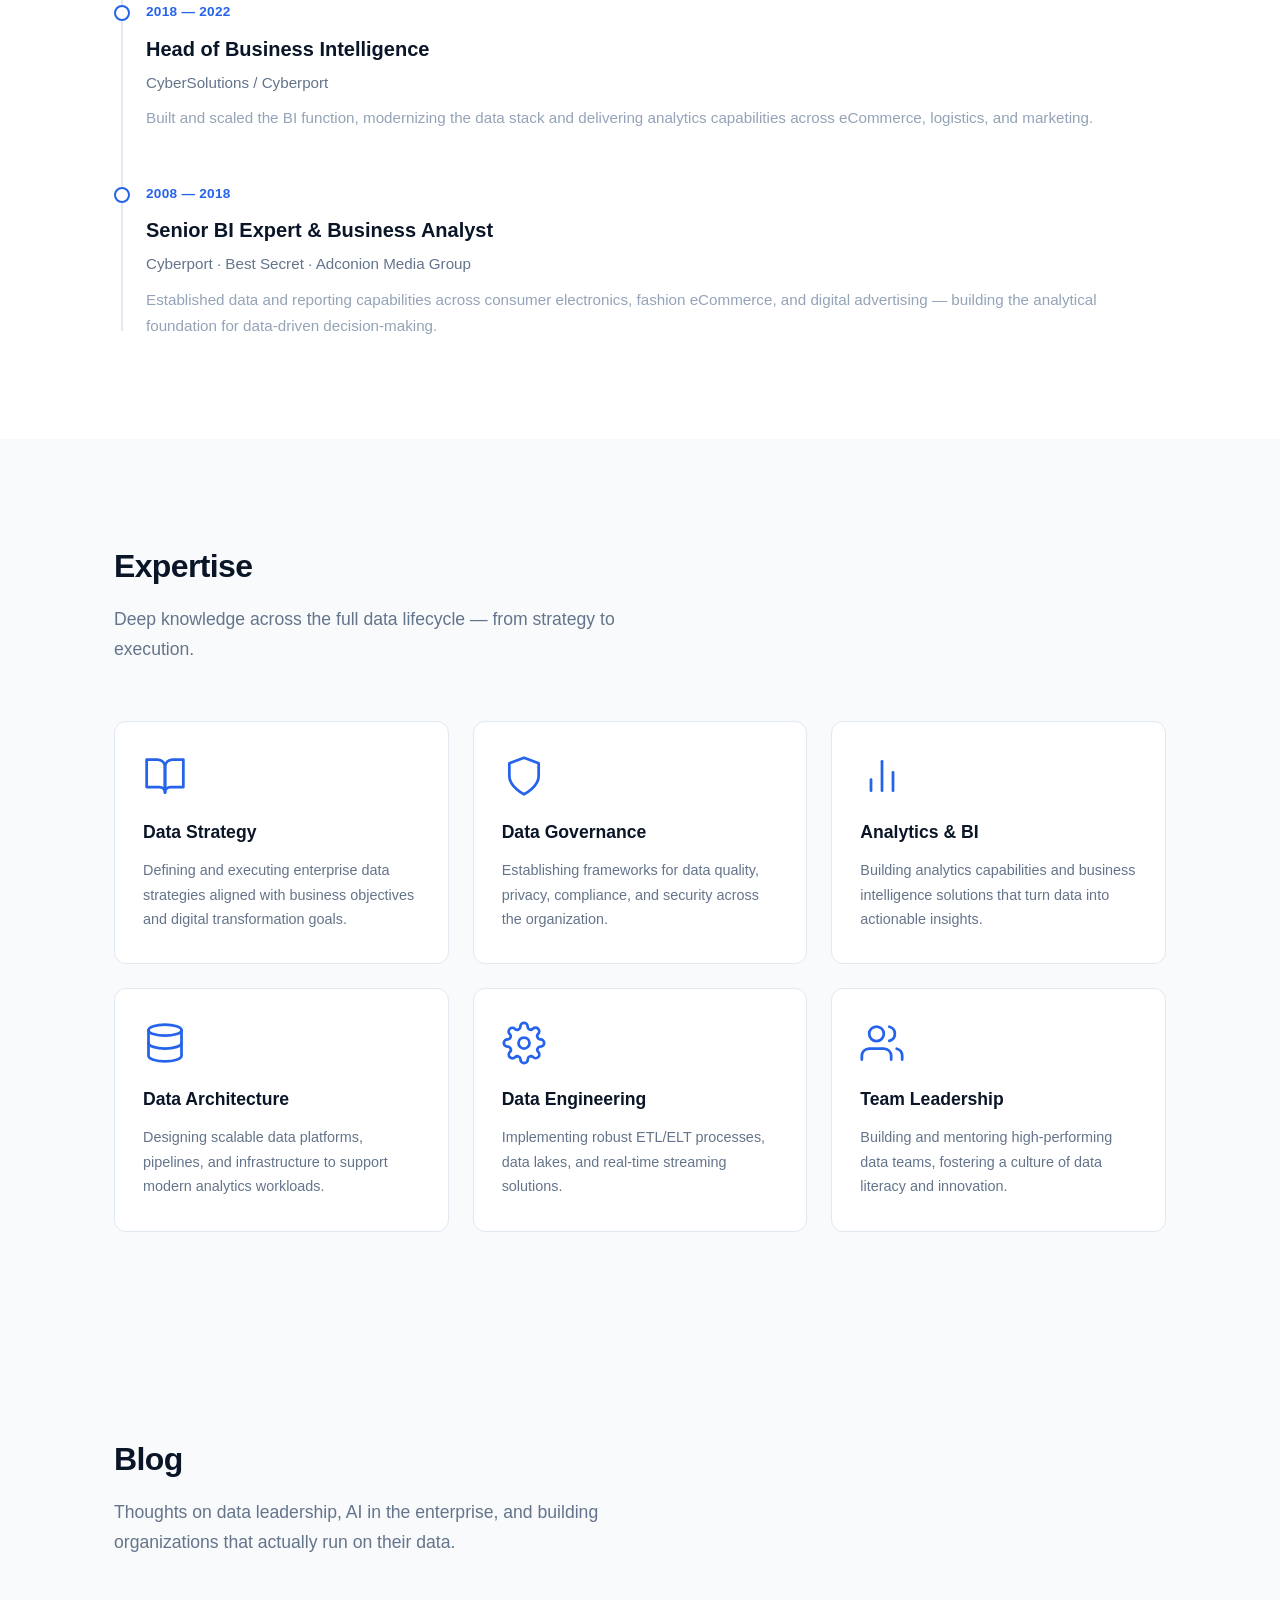
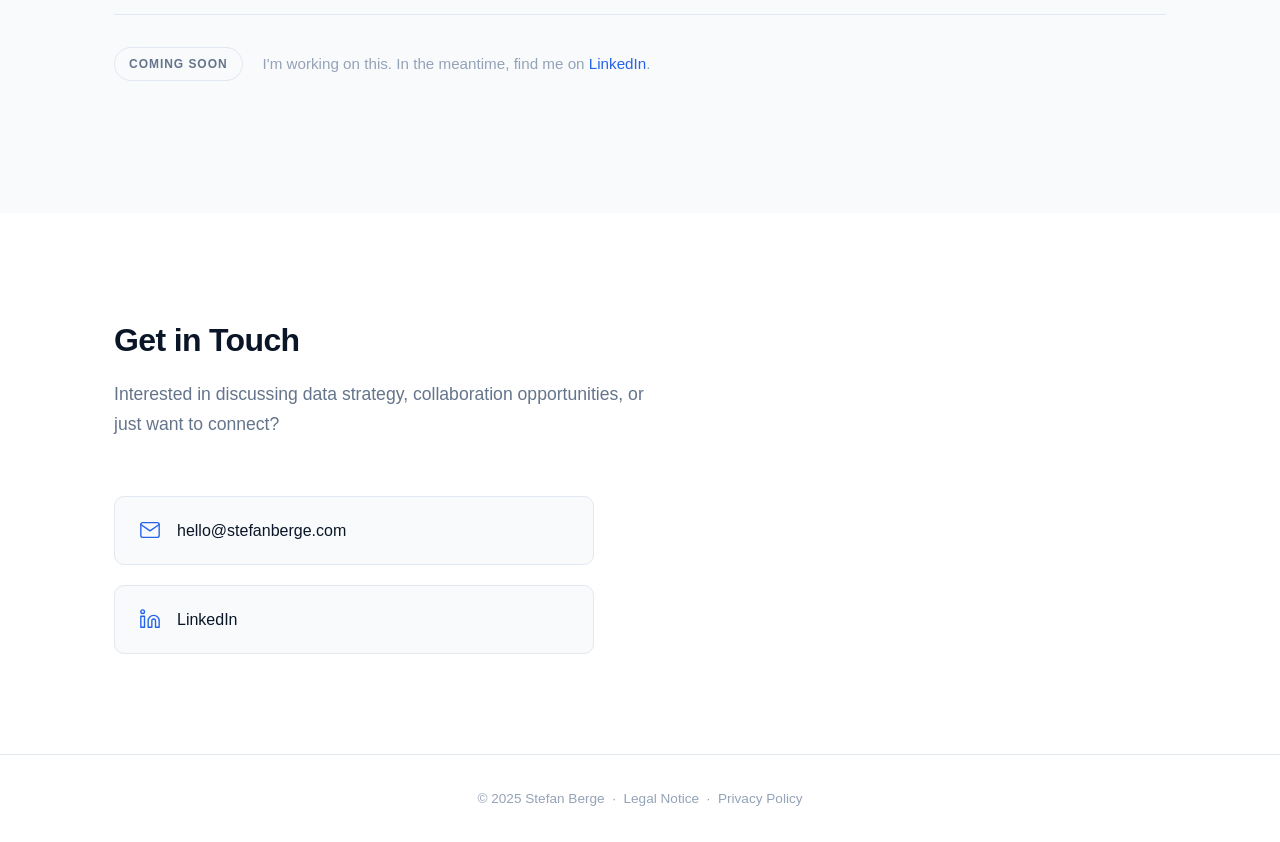
==== commit c6d875ee: "Restore Legal Notice and Privacy Policy links in footer Co-Authored-By: Claude Sonnet 4.6 <noreply@a" ====
--- a/index.html
+++ b/index.html
@@ -185,7 +185,7 @@
     <!-- Footer -->
     <footer class="footer">
         <div class="container">
-            <p>&copy; 2025 Stefan Berge</p>
+            <p>&copy; 2025 Stefan Berge &nbsp;·&nbsp; <a href="impressum.html">Legal Notice</a> &nbsp;·&nbsp; <a href="datenschutz.html">Privacy Policy</a></p>
         </div>
     </footer>
 
